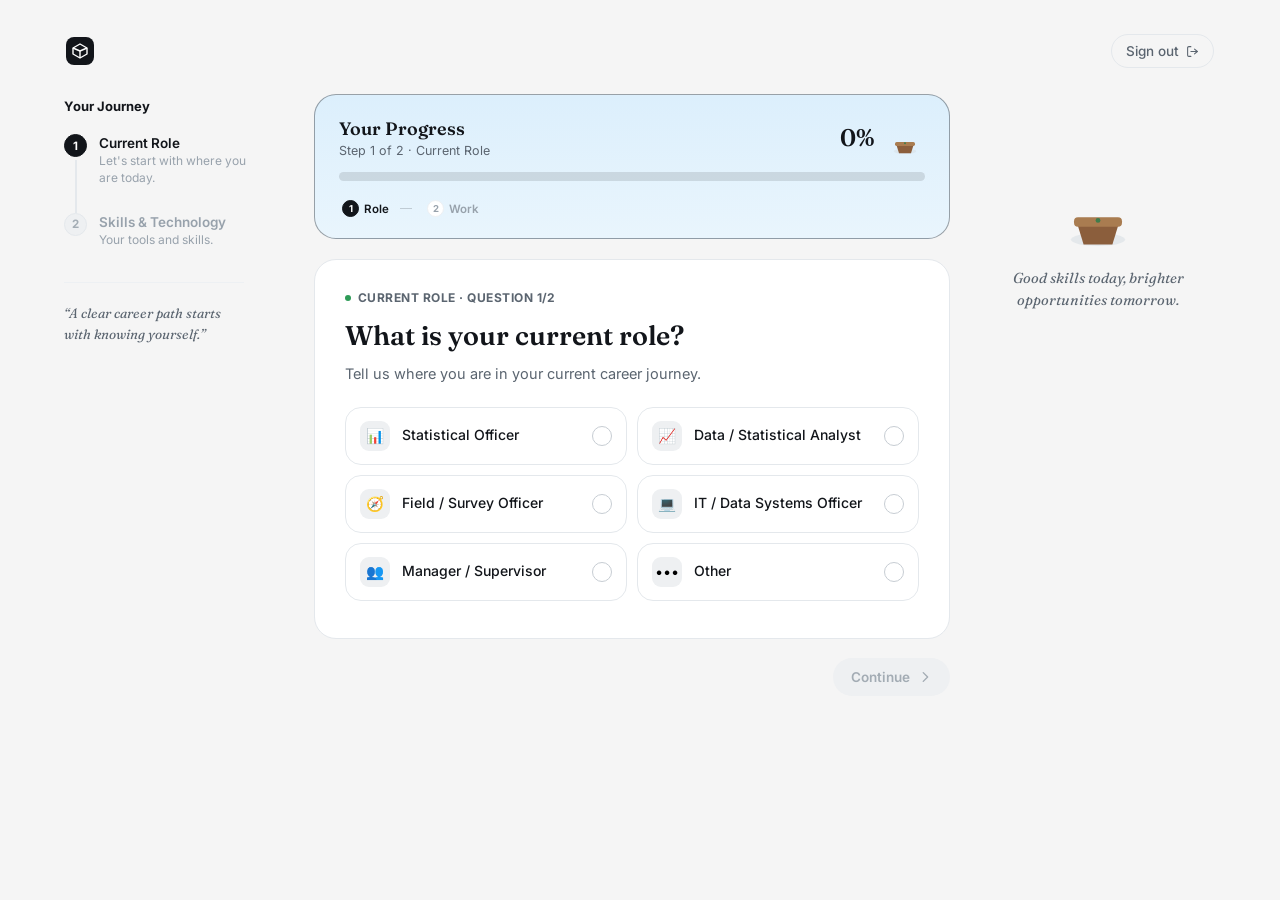
==== onboarding.html @ d634867b "Sample update-1" ====
<!DOCTYPE html>
<html lang="en">
<head>
<meta charset="UTF-8">
<meta name="viewport" content="width=device-width, initial-scale=1.0">
<title>Onboarding</title>
<link rel="preconnect" href="https://fonts.googleapis.com">
<link rel="preconnect" href="https://fonts.gstatic.com" crossorigin>
<link href="https://fonts.googleapis.com/css2?family=Fraunces:opsz,wght@9..144,500;9..144,600;9..144,700&family=Inter:wght@400;500;600;700&display=swap" rel="stylesheet">
<link rel="stylesheet" href="onboarding1.css">
<script src="onboarding1.js" defer></script>
</head>
<body>

<div class="app-shell">

  <!-- ============ HEADER ============ -->
  <header class="app-header">
    <div class="brand">
      <span class="brand-mark" aria-hidden="true">
        <svg width="16" height="16" viewBox="0 0 16 16" fill="none" xmlns="http://www.w3.org/2000/svg">
          <path d="M8 1L1 5V11L8 15L15 11V5L8 1Z" stroke="white" stroke-width="1.4" stroke-linejoin="round"/>
          <path d="M8 8L1 5" stroke="white" stroke-width="1.4"/>
          <path d="M8 8L15 5" stroke="white" stroke-width="1.4"/>
          <path d="M8 8V15" stroke="white" stroke-width="1.4"/>
        </svg>
      </span>
      <span class="brand-name"></span>
    </div>
    <button class="sign-out" type="button" aria-label="Sign out">
      Sign out
      <svg width="13" height="13" viewBox="0 0 16 16" fill="none" xmlns="http://www.w3.org/2000/svg" aria-hidden="true">
        <path d="M6 2H3.5C2.67 2 2 2.67 2 3.5V12.5C2 13.33 2.67 14 3.5 14H6" stroke="currentColor" stroke-width="1.3" stroke-linecap="round"/>
        <path d="M10.5 11L14 8L10.5 5" stroke="currentColor" stroke-width="1.3" stroke-linecap="round" stroke-linejoin="round"/>
        <path d="M14 8H6" stroke="currentColor" stroke-width="1.3" stroke-linecap="round"/>
      </svg>
    </button>
  </header>

  <!-- ============ MAIN GRID ============ -->
  <div class="app-body">

    <!-- LEFT: JOURNEY SIDEBAR (desktop only) -->
    <aside class="journey-sidebar" id="journeySidebar" aria-label="Onboarding stages">
      <h2 class="journey-title">Your Journey</h2>
      <ol class="journey-list" id="journeyList"><!-- rendered by JS --></ol>
      <p class="journey-quote">&ldquo;A clear career path starts with knowing yourself.&rdquo;</p>
    </aside>

    <!-- CENTER: MAIN ONBOARDING CONTENT -->
    <main class="main-content">

      <!-- PROGRESS CARD -->
      <section class="progress-card" id="progressCard" aria-label="Onboarding progress">
        <div class="progress-top">
          <div class="progress-heading">
            <span class="progress-title">Your Progress</span>
            <span class="progress-sub" id="progressSub">Step 1 of 5 · Current Role</span>
          </div>
          <div class="progress-plant-cluster" id="progressPlantCluster">
            <span class="progress-percent" id="progressPercent">0%</span>
            <span class="plant-holder plant-holder--sm" id="plantHolderSmall"><!-- plant svg injected --></span>
          </div>
        </div>

        <div class="progress-track" role="progressbar" aria-valuemin="0" aria-valuemax="100" aria-valuenow="0" id="progressBarWrap">
          <div class="progress-fill" id="progressFill"></div>
        </div>

        <ol class="milestones" id="milestones"><!-- rendered by JS --></ol>
      </section>

      <!-- QUESTION / COMPLETION VIEWPORT -->
      <section class="question-viewport" id="questionViewport" aria-live="polite">
        <!-- .question-panel injected by JS -->
      </section>

      <!-- NAV CONTROLS -->
      <div class="nav-controls" id="navControls">
        <button class="btn btn-back" id="backBtn" type="button">
          <svg width="14" height="14" viewBox="0 0 16 16" fill="none" aria-hidden="true"><path d="M10 3L5 8L10 13" stroke="currentColor" stroke-width="1.6" stroke-linecap="round" stroke-linejoin="round"/></svg>
          Back
        </button>
        <button class="btn btn-continue" id="continueBtn" type="button" disabled>
          <span id="continueLabel">Continue</span>
          <svg width="14" height="14" viewBox="0 0 16 16" fill="none" aria-hidden="true"><path d="M6 3L11 8L6 13" stroke="currentColor" stroke-width="1.6" stroke-linecap="round" stroke-linejoin="round"/></svg>
        </button>
      </div>

    </main>

    <!-- RIGHT: VISUAL PANEL (desktop only) -->
    <aside class="visual-panel" aria-hidden="true">
      <div class="visual-panel-inner">
        <span class="plant-holder plant-holder--lg" id="plantHolderLarge"><!-- plant svg injected --></span>
        <p class="visual-caption">Good skills today, brighter opportunities tomorrow.</p>
      </div>
    </aside>

  </div>
</div>

<div class="toast" id="toast" role="status" aria-live="polite"></div>

</body>
</html>
---- onboarding1.css ----
/* =========================================================
   CareerPath — Onboarding Styles
   ========================================================= */

:root {
  /* Color tokens */
  --color-bg: #F5F7FA;
  --color-surface: #FFFFFF;
  --color-ink: #12151A;
  --color-ink-soft: #5B6570;
  --color-ink-faint: #98A2AC;
  --color-border: #E4E8EC;
  --color-border-soft: #EDF0F3;

  --color-progress-bg: #DCEFFC;   /* light sky blue */
  --color-progress-bg-2: #E9F5FD;
  --color-progress-border: #10131a60; /* dark black border */
  --color-fill: #10131A;          /* progress bar fill */

  --color-green: #2E9B57;
  --color-green-strong: #1F8A47;
  --color-green-bg: #EAF9EF;
  --color-green-border: #34B25E;

  --color-muted-bg: #EEF0F2;
  --color-muted-text: #A3ACB4;

  /* Type */
  --font-display: 'Fraunces', Georgia, serif;
  --font-body: 'Inter', -apple-system, BlinkMacSystemFont, 'Segoe UI', sans-serif;

  /* Radii */
  --radius-lg: 22px;
  --radius-md: 16px;
  --radius-sm: 11px;
  --radius-pill: 999px;

  /* Motion */
  --ease-standard: cubic-bezier(.4, 0, .2, 1);
  --dur-select: 220ms;
  --dur-question: 380ms;
  --dur-plant: 600ms;

  /* Layout */
  --shell-max: 1220px;
}

@media (prefers-reduced-motion: reduce) {
  *, *::before, *::after {
    animation-duration: 0.001ms !important;
    transition-duration: 0.001ms !important;
  }
}

* { box-sizing: border-box; }

html, body {
  margin: 0;
  padding: 0;
  background: whitesmoke;
  color: var(--color-ink);
  font-family: var(--font-body);
  -webkit-font-smoothing: antialiased;
  overflow-x: hidden;
}

button {
  font-family: inherit;
}

:focus-visible {
  outline: 2px solid #1D6FE0;
  outline-offset: 2px;
  border-radius: 6px;
}

/* =========================================================
   SHELL
   ========================================================= */

.app-shell {
  max-width: var(--shell-max);
  margin: 0 auto;
  padding: 28px 32px 60px;
}

/* Header */
.app-header {
  display: flex;
  align-items: center;
  justify-content: space-between;
  padding: 6px 4px 26px;
}

.brand {
  display: flex;
  align-items: center;
  gap: 10px;
}

.brand-mark {
  width: 28px;
  height: 28px;
  border-radius: 8px;
  background: var(--color-ink);
  display: flex;
  align-items: center;
  justify-content: center;
  flex-shrink: 0;
}

.brand-name {
  font-family: var(--font-display);
  font-weight: 600;
  font-size: 19px;
  letter-spacing: -0.01em;
}

.sign-out {
  display: inline-flex;
  align-items: center;
  gap: 7px;
  background: transparent;
  border: 1px solid var(--color-border);
  color: var(--color-ink-soft);
  padding: 8px 14px;
  border-radius: var(--radius-pill);
  font-size: 13.5px;
  font-weight: 500;
  cursor: pointer;
  transition: border-color 180ms var(--ease-standard), color 180ms var(--ease-standard), background 180ms var(--ease-standard);
}
.sign-out:hover {
  border-color: var(--color-ink);
  color: var(--color-ink);
  background: var(--color-surface);
}

/* Body grid */
.app-body {
  display: grid;
  grid-template-columns: 224px minmax(0, 1fr) 240px;
  gap: 28px;
  align-items: start;
}

/* =========================================================
   JOURNEY SIDEBAR (desktop)
   ========================================================= */

.journey-sidebar {
  position: sticky;
  top: 28px;
  padding: 4px 4px 4px 2px;
}

.journey-title {
  font-family: var(--font-body);
  font-size: 13px;
  font-weight: 700;
  color: var(--color-ink);
  margin: 0 0 20px;
}

.journey-list {
  list-style: none;
  margin: 0;
  padding: 0;
  position: relative;
}

.journey-item {
  position: relative;
  display: flex;
  gap: 12px;
  padding-bottom: 26px;
}

.journey-item::before {
  /* connecting line */
  content: "";
  position: absolute;
  left: 11px;
  top: 26px;
  bottom: 0;
  width: 2px;
  background: var(--color-border);
}

.journey-item:last-child::before { display: none; }

.journey-item.completed::before { background: var(--color-green-border); }

.journey-node {
  flex-shrink: 0;
  width: 23px;
  height: 23px;
  border-radius: 50%;
  display: flex;
  align-items: center;
  justify-content: center;
  font-size: 11.5px;
  font-weight: 700;
  background: var(--color-muted-bg);
  color: var(--color-muted-text);
  border: 1.5px solid var(--color-border);
  transition: background 220ms var(--ease-standard), color 220ms var(--ease-standard), border-color 220ms var(--ease-standard);
  z-index: 1;
}

.journey-item.current .journey-node {
  background: var(--color-ink);
  border-color: var(--color-ink);
  color: #fff;
}

.journey-item.completed .journey-node {
  background: var(--color-green);
  border-color: var(--color-green);
  color: #fff;
}

.journey-text { padding-top: 1px; }

.journey-label {
  display: block;
  font-size: 13.5px;
  font-weight: 600;
  color: var(--color-ink-faint);
  transition: color 220ms var(--ease-standard);
}

.journey-item.current .journey-label,
.journey-item.completed .journey-label {
  color: var(--color-ink);
}

.journey-desc {
  display: block;
  font-size: 12px;
  color: var(--color-ink-faint);
  margin-top: 2px;
  line-height: 1.4;
  max-width: 150px;
}

.journey-quote {
  font-family: var(--font-display);
  font-style: italic;
  font-size: 13.5px;
  line-height: 1.5;
  color: var(--color-ink-soft);
  border-top: 1px solid var(--color-border-soft);
  padding-top: 20px;
  margin-top: 8px;
  max-width: 180px;
}

/* =========================================================
   PROGRESS CARD
   ========================================================= */

.progress-card {
  background: linear-gradient(180deg, var(--color-progress-bg) 0%, var(--color-progress-bg-2) 100%);
  border: 1.6px solid var(--color-progress-border);
  border-radius: var(--radius-lg);
  padding: 22px 24px 18px;
  margin-bottom: 20px;
}

.progress-top {
  display: flex;
  align-items: flex-start;
  justify-content: space-between;
  gap: 12px;
  margin-bottom: 14px;
}

.progress-heading {
  display: flex;
  flex-direction: column;
  gap: 3px;
}

.progress-title {
  font-family: var(--font-display);
  font-size: 18px;
  font-weight: 600;
  color: var(--color-ink);
}

.progress-sub {
  font-size: 12.5px;
  color: var(--color-ink-soft);
}

.progress-plant-cluster {
  display: flex;
  align-items: center;
  gap: 10px;
  flex-shrink: 0;
}

.progress-percent {
  font-family: var(--font-display);
  font-size: 24px;
  font-weight: 600;
  color: var(--color-ink);
  min-width: 3ch;
  text-align: right;
  font-variant-numeric: tabular-nums;
}

.plant-holder {
  display: flex;
  align-items: flex-end;
  justify-content: center;
}
.plant-holder--sm { width: 40px; height: 40px; }
.plant-holder--lg { width: 96px; height: 130px; margin-bottom: 14px; }

.progress-track {
  position: relative;
  height: 9px;
  border-radius: var(--radius-pill);
  background: rgba(16, 19, 26, 0.12);
  overflow: hidden;
  margin-bottom: 16px;
}

.progress-fill {
  position: absolute;
  inset: 0 auto 0 0;
  width: 0%;
  background: var(--color-fill);
  border-radius: var(--radius-pill);
  transition: width 550ms var(--ease-standard);
}

.milestones {
  list-style: none;
  display: flex;
  flex-wrap: wrap;
  align-items: center;
  gap: 6px 4px;
  margin: 0;
  padding: 0;
}

.milestone {
  display: flex;
  align-items: center;
  gap: 5px;
  font-size: 11.5px;
  font-weight: 600;
  color: var(--color-ink-faint);
  padding: 3px 8px 3px 3px;
  border-radius: var(--radius-pill);
  transition: color 220ms var(--ease-standard);
}

.milestone:not(:last-child)::after {
  content: "";
  width: 12px;
  height: 1px;
  background: rgba(16,19,26,0.18);
  margin-left: 6px;
}

.milestone-dot {
  width: 17px;
  height: 17px;
  border-radius: 50%;
  background: var(--color-surface);
  border: 1.4px solid var(--color-border-soft);
  color: var(--color-ink-faint);
  display: flex;
  align-items: center;
  justify-content: center;
  font-size: 9.5px;
  font-weight: 700;
  transition: background 220ms var(--ease-standard), color 220ms var(--ease-standard), border-color 220ms var(--ease-standard);
}

.milestone.current { color: var(--color-ink); }
.milestone.current .milestone-dot {
  background: var(--color-ink);
  border-color: var(--color-ink);
  color: #fff;
}

.milestone.completed { color: var(--color-ink); }
.milestone.completed .milestone-dot {
  background: var(--color-green);
  border-color: var(--color-green);
  color: #fff;
}

/* =========================================================
   QUESTION VIEWPORT
   ========================================================= */

.question-viewport {
  position: relative;
  background: var(--color-surface);
  border: 1px solid var(--color-border);
  border-radius: var(--radius-lg);
  padding: 30px 30px 26px;
  min-height: 380px;
  overflow: hidden;
}

.question-panel {
  transition: transform var(--dur-question) var(--ease-standard), opacity var(--dur-question) var(--ease-standard);
  transform: translateX(0);
  opacity: 1;
}

.question-panel.exit-left  { transform: translateX(-36px); opacity: 0; }
.question-panel.exit-right { transform: translateX(36px);  opacity: 0; }
.question-panel.enter-from-right { transform: translateX(36px);  opacity: 0; }
.question-panel.enter-from-left  { transform: translateX(-36px); opacity: 0; }

.stage-eyebrow {
  display: flex;
  align-items: center;
  gap: 7px;
  font-size: 12px;
  font-weight: 700;
  letter-spacing: 0.04em;
  color: var(--color-ink-soft);
  margin-bottom: 14px;
}

.stage-eyebrow .dot {
  width: 6px;
  height: 6px;
  border-radius: 50%;
  background: var(--color-green);
  flex-shrink: 0;
}

.question-title {
  font-family: var(--font-display);
  font-size: 27px;
  line-height: 1.25;
  font-weight: 600;
  margin: 0 0 10px;
  max-width: 34ch;
}

.question-subtext {
  font-size: 14.5px;
  color: var(--color-ink-soft);
  margin: 0 0 22px;
  max-width: 46ch;
  line-height: 1.5;
}

.limit-hint {
  font-size: 12.5px;
  color: var(--color-ink-faint);
  margin: -12px 0 16px;
}

/* Answer options grid */
.options-grid {
  display: grid;
  grid-template-columns: 1fr 1fr;
  gap: 10px;
}

.option-card {
  display: flex;
  align-items: center;
  gap: 12px;
  width: 100%;
  text-align: left;
  padding: 13px 14px;
  border-radius: var(--radius-md);
  border: 1.4px solid var(--color-border);
  background: var(--color-surface);
  cursor: pointer;
  transition:
    background-color var(--dur-select) ease,
    border-color var(--dur-select) ease,
    transform var(--dur-select) ease,
    box-shadow var(--dur-select) ease;
}

.option-card:hover {
  border-color: #C7CDD3;
  transform: translateY(-1px);
}

.option-card:active { transform: translateY(0); }

.option-card.selected {
  background: var(--color-green-bg);
  border-color: var(--color-green-border);
  box-shadow: 0 2px 10px rgba(46, 155, 87, 0.12);
}

.option-icon {
  width: 30px;
  height: 30px;
  border-radius: 9px;
  background: var(--color-muted-bg);
  display: flex;
  align-items: center;
  justify-content: center;
  font-size: 14.5px;
  flex-shrink: 0;
  transition: background-color var(--dur-select) ease;
}

.option-card.selected .option-icon {
  background: rgba(46, 155, 87, 0.16);
}

.option-label {
  flex: 1;
  font-size: 14px;
  font-weight: 500;
  color: var(--color-ink);
  line-height: 1.35;
}

.option-selector {
  width: 20px;
  height: 20px;
  border-radius: 50%;
  border: 1.6px solid #C7CDD3;
  flex-shrink: 0;
  display: flex;
  align-items: center;
  justify-content: center;
  background: var(--color-surface);
  transition: background-color var(--dur-select) ease, border-color var(--dur-select) ease;
}

.option-card.selected .option-selector {
  background: var(--color-green);
  border-color: var(--color-green);
}

.option-selector svg {
  opacity: 0;
  transform: scale(0.6);
  transition: opacity var(--dur-select) ease, transform var(--dur-select) ease;
}

.option-card.selected .option-selector svg {
  opacity: 1;
  transform: scale(1);
}

/* =========================================================
   NAV CONTROLS
   ========================================================= */

.nav-controls {
  display: flex;
  align-items: center;
  justify-content: space-between;
  margin-top: 18px;
}

.btn {
  display: inline-flex;
  align-items: center;
  gap: 8px;
  font-size: 13.5px;
  font-weight: 600;
  padding: 11px 18px;
  border-radius: var(--radius-pill);
  border: none;
  cursor: pointer;
  transition: background-color 200ms ease, color 200ms ease, opacity 200ms ease, transform 120ms ease;
}

.btn:active { transform: translateY(1px); }

.btn-back {
  background: var(--color-surface);
  color: var(--color-ink);
  border: 1.4px solid var(--color-border);
}
.btn-back:hover { border-color: var(--color-ink); }
.btn-back:disabled {
  opacity: 0.4;
  cursor: not-allowed;
}
.btn-back[hidden] { visibility: hidden; }

.btn-continue {
  background: var(--color-muted-bg);
  color: var(--color-muted-text);
  cursor: not-allowed;
}

.btn-continue:not(:disabled) {
  background: var(--color-ink);
  color: #fff;
  cursor: pointer;
}
.btn-continue:not(:disabled):hover { background: #2A2E36; }

/* =========================================================
   RIGHT VISUAL PANEL
   ========================================================= */

.visual-panel {
  position: sticky;
  top: 28px;
}

.visual-panel-inner {
  display: flex;
  flex-direction: column;
  align-items: center;
  text-align: center;
  padding: 30px 18px;
}

.visual-caption {
  font-family: var(--font-display);
  font-style: italic;
  font-size: 14.5px;
  line-height: 1.5;
  color: var(--color-ink-soft);
  max-width: 20ch;
  margin: 0;
}

/* =========================================================
   COMPLETION SCREEN
   ========================================================= */

.completion-panel {
  text-align: left;
  padding-top: 18px;
}

.completion-emoji {
  font-size: 34px;
  margin-bottom: 10px;
  display: block;
}

.completion-title {
  font-family: var(--font-display);
  font-size: 27px;
  font-weight: 600;
  margin: 0 0 10px;
}

.completion-text {
  font-size: 14.5px;
  color: var(--color-ink-soft);
  max-width: 48ch;
  line-height: 1.55;
  margin: 0 0 26px;
}

.completion-buttons {
  display: flex;
  flex-wrap: wrap;
  gap: 10px;
}

.btn-dashboard {
  background: var(--color-ink);
  color: #fff;
}
.btn-dashboard:hover { background: #2A2E36; }

.btn-review {
  background: var(--color-surface);
  color: var(--color-ink);
  border: 1.4px solid var(--color-border);
}
.btn-review:hover { border-color: var(--color-ink); }

/* =========================================================
   PLANT SVG — growth states
   ========================================================= */

.plant-visual .plant-stem {
  transition: y2 var(--dur-plant) var(--ease-standard);
}

.plant-visual .plant-leaf {
  transform-box: fill-box;
  transform-origin: bottom center;
  opacity: 0;
  transform: scale(0.3);
  transition: opacity var(--dur-plant) var(--ease-standard), transform var(--dur-plant) var(--ease-standard);
}

.plant-visual .plant-bud {
  opacity: 0;
  transform: scale(0.3);
  transform-box: fill-box;
  transform-origin: center;
  transition: opacity var(--dur-plant) var(--ease-standard), transform var(--dur-plant) var(--ease-standard);
}

.plant-visual .plant-crown {
  opacity: 0;
  transform: scale(0.4);
  transform-box: fill-box;
  transform-origin: center;
  transition: opacity var(--dur-plant) var(--ease-standard), transform var(--dur-plant) var(--ease-standard);
}

.plant-visual[data-stage="1"] .leaf-1,
.plant-visual[data-stage="2"] .leaf-1,
.plant-visual[data-stage="3"] .leaf-1,
.plant-visual[data-stage="4"] .leaf-1,
.plant-visual[data-stage="5"] .leaf-1 { opacity: 1; transform: scale(1); }

.plant-visual[data-stage="2"] .leaf-2,
.plant-visual[data-stage="3"] .leaf-2,
.plant-visual[data-stage="4"] .leaf-2,
.plant-visual[data-stage="5"] .leaf-2 { opacity: 1; transform: scale(1); }

.plant-visual[data-stage="3"] .leaf-3,
.plant-visual[data-stage="4"] .leaf-3,
.plant-visual[data-stage="5"] .leaf-3 { opacity: 1; transform: scale(1); }

.plant-visual[data-stage="4"] .leaf-4,
.plant-visual[data-stage="5"] .leaf-4 { opacity: 1; transform: scale(1); }

.plant-visual[data-stage="4"] .plant-bud,
.plant-visual[data-stage="5"] .plant-bud { opacity: 1; transform: scale(1); }

.plant-visual[data-stage="5"] .plant-crown { opacity: 1; transform: scale(1); }
.plant-visual[data-stage="5"] .plant-bud { opacity: 0; }

/* =========================================================
   TOAST
   ========================================================= */

.toast {
  position: fixed;
  left: 50%;
  bottom: 26px;
  transform: translate(-50%, 12px);
  background: var(--color-ink);
  color: #fff;
  font-size: 13px;
  font-weight: 500;
  padding: 11px 18px;
  border-radius: var(--radius-pill);
  opacity: 0;
  pointer-events: none;
  transition: opacity 220ms ease, transform 220ms ease;
  z-index: 50;
  max-width: 90vw;
  text-align: center;
}

.toast.visible {
  opacity: 1;
  transform: translate(-50%, 0);
}

/* =========================================================
   RESPONSIVE
   ========================================================= */

@media (max-width: 1079px) {
  .app-body {
    grid-template-columns: 1fr;
  }
  .journey-sidebar,
  .visual-panel {
    display: none;
  }
  .app-shell {
    padding: 20px 18px 48px;
  }
}

@media (max-width: 620px) {
  .app-shell { padding: 16px 14px 40px; }

  .app-header { padding: 2px 2px 18px; }
  .brand-name { font-size: 17px; }
  .sign-out { padding: 7px 11px; font-size: 12.5px; }

  .progress-card { padding: 16px 16px 14px; border-radius: var(--radius-md); }
  .progress-title { font-size: 15.5px; }
  .progress-sub { font-size: 11.5px; }
  .progress-percent { font-size: 19px; }
  .plant-holder--sm { width: 32px; height: 32px; }
  .progress-top { margin-bottom: 12px; }

  .milestone { font-size: 10px; padding: 2px 5px 2px 2px; }
  .milestone-dot { width: 15px; height: 15px; font-size: 8.5px; }
  .milestone:not(:last-child)::after { width: 6px; margin-left: 3px; }

  .question-viewport { padding: 20px 16px 18px; min-height: 0; border-radius: var(--radius-md); }
  .question-title { font-size: 21px; }
  .question-subtext { font-size: 13.5px; margin-bottom: 18px; }

  .options-grid { grid-template-columns: 1fr; }

  .option-card { padding: 12px; }
  .option-label { font-size: 13.5px; }

  .nav-controls { margin-top: 14px; }
  .btn { padding: 10px 16px; font-size: 13px; }

  .completion-title { font-size: 21px; }
  .completion-buttons { flex-direction: column; }
  .completion-buttons .btn { width: 100%; justify-content: center; }
}

@media (min-width: 621px) and (max-width: 1079px) {
  .app-shell { max-width: 640px; }
}
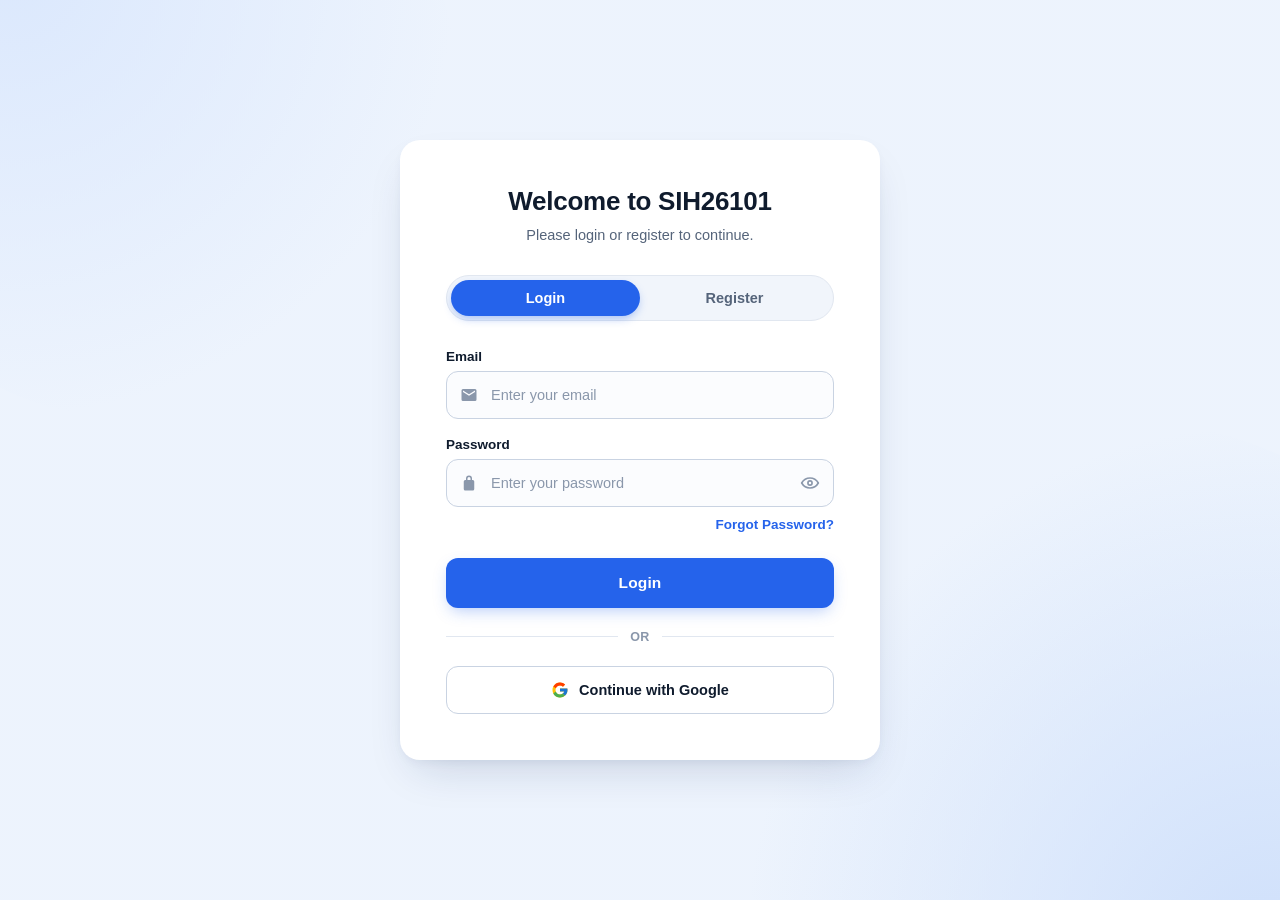
==== commit 1fc77817: "Working prototype for SIH26101" ====
--- a/onboarding.html
+++ b/onboarding.html
@@ -7,8 +7,8 @@
 <link rel="preconnect" href="https://fonts.googleapis.com">
 <link rel="preconnect" href="https://fonts.gstatic.com" crossorigin>
 <link href="https://fonts.googleapis.com/css2?family=Fraunces:opsz,wght@9..144,500;9..144,600;9..144,700&family=Inter:wght@400;500;600;700&display=swap" rel="stylesheet">
-<link rel="stylesheet" href="onboarding1.css">
-<script src="onboarding1.js" defer></script>
+<link rel="stylesheet" href="onboarding.css">
+<script src="onboarding.js" defer></script>
 </head>
 <body>
 
@@ -55,7 +55,7 @@
         <div class="progress-top">
           <div class="progress-heading">
             <span class="progress-title">Your Progress</span>
-            <span class="progress-sub" id="progressSub">Step 1 of 5 · Current Role</span>
+            <span class="progress-sub" id="progressSub">Step 1 of 3 · Current Role</span>
           </div>
           <div class="progress-plant-cluster" id="progressPlantCluster">
             <span class="progress-percent" id="progressPercent">0%</span>
@@ -103,4 +103,4 @@
 <div class="toast" id="toast" role="status" aria-live="polite"></div>
 
 </body>
-</html>+</html>
--- a/onboarding.css
+++ b/onboarding.css
@@ -0,0 +1,823 @@
+/* =========================================================
+   CareerPath — Onboarding Styles
+   ========================================================= */
+
+:root {
+  /* Color tokens */
+  --color-bg: #F5F7FA;
+  --color-surface: #FFFFFF;
+  --color-ink: #12151A;
+  --color-ink-soft: #5B6570;
+  --color-ink-faint: #98A2AC;
+  --color-border: #E4E8EC;
+  --color-border-soft: #EDF0F3;
+
+  --color-progress-bg: #DCEFFC;   /* light sky blue */
+  --color-progress-bg-2: #E9F5FD;
+  --color-progress-border: #10131a60; /* dark black border */
+  --color-fill: #10131A;          /* progress bar fill */
+
+  --color-green: #2E9B57;
+  --color-green-strong: #1F8A47;
+  --color-green-bg: #EAF9EF;
+  --color-green-border: #34B25E;
+
+  --color-muted-bg: #EEF0F2;
+  --color-muted-text: #A3ACB4;
+
+  /* Type */
+  --font-display: 'Fraunces', Georgia, serif;
+  --font-body: 'Inter', -apple-system, BlinkMacSystemFont, 'Segoe UI', sans-serif;
+
+  /* Radii */
+  --radius-lg: 22px;
+  --radius-md: 16px;
+  --radius-sm: 11px;
+  --radius-pill: 999px;
+
+  /* Motion */
+  --ease-standard: cubic-bezier(.4, 0, .2, 1);
+  --dur-select: 220ms;
+  --dur-question: 380ms;
+  --dur-plant: 600ms;
+
+  /* Layout */
+  --shell-max: 1220px;
+}
+
+@media (prefers-reduced-motion: reduce) {
+  *, *::before, *::after {
+    animation-duration: 0.001ms !important;
+    transition-duration: 0.001ms !important;
+  }
+}
+
+* { box-sizing: border-box; }
+
+html, body {
+  margin: 0;
+  padding: 0;
+  background: whitesmoke;
+  color: var(--color-ink);
+  font-family: var(--font-body);
+  -webkit-font-smoothing: antialiased;
+  overflow-x: hidden;
+}
+
+button {
+  font-family: inherit;
+}
+
+:focus-visible {
+  outline: 2px solid #1D6FE0;
+  outline-offset: 2px;
+  border-radius: 6px;
+}
+
+/* =========================================================
+   SHELL
+   ========================================================= */
+
+.app-shell {
+  max-width: var(--shell-max);
+  margin: 0 auto;
+  padding: 28px 32px 60px;
+}
+
+/* Header */
+.app-header {
+  display: flex;
+  align-items: center;
+  justify-content: space-between;
+  padding: 6px 4px 26px;
+}
+
+.brand {
+  display: flex;
+  align-items: center;
+  gap: 10px;
+}
+
+.brand-mark {
+  width: 28px;
+  height: 28px;
+  border-radius: 8px;
+  background: var(--color-ink);
+  display: flex;
+  align-items: center;
+  justify-content: center;
+  flex-shrink: 0;
+}
+
+.brand-name {
+  font-family: var(--font-display);
+  font-weight: 600;
+  font-size: 19px;
+  letter-spacing: -0.01em;
+}
+
+.sign-out {
+  display: inline-flex;
+  align-items: center;
+  gap: 7px;
+  background: transparent;
+  border: 1px solid var(--color-border);
+  color: var(--color-ink-soft);
+  padding: 8px 14px;
+  border-radius: var(--radius-pill);
+  font-size: 13.5px;
+  font-weight: 500;
+  cursor: pointer;
+  transition: border-color 180ms var(--ease-standard), color 180ms var(--ease-standard), background 180ms var(--ease-standard);
+}
+.sign-out:hover {
+  border-color: var(--color-ink);
+  color: var(--color-ink);
+  background: var(--color-surface);
+}
+
+/* Body grid */
+.app-body {
+  display: grid;
+  grid-template-columns: 224px minmax(0, 1fr) 240px;
+  gap: 28px;
+  align-items: start;
+}
+
+/* =========================================================
+   JOURNEY SIDEBAR (desktop)
+   ========================================================= */
+
+.journey-sidebar {
+  position: sticky;
+  top: 28px;
+  padding: 4px 4px 4px 2px;
+}
+
+.journey-title {
+  font-family: var(--font-body);
+  font-size: 13px;
+  font-weight: 700;
+  color: var(--color-ink);
+  margin: 0 0 20px;
+}
+
+.journey-list {
+  list-style: none;
+  margin: 0;
+  padding: 0;
+  position: relative;
+}
+
+.journey-item {
+  position: relative;
+  display: flex;
+  gap: 12px;
+  padding-bottom: 26px;
+}
+
+.journey-item::before {
+  /* connecting line */
+  content: "";
+  position: absolute;
+  left: 11px;
+  top: 26px;
+  bottom: 0;
+  width: 2px;
+  background: var(--color-border);
+}
+
+.journey-item:last-child::before { display: none; }
+
+.journey-item.completed::before { background: var(--color-green-border); }
+
+.journey-node {
+  flex-shrink: 0;
+  width: 23px;
+  height: 23px;
+  border-radius: 50%;
+  display: flex;
+  align-items: center;
+  justify-content: center;
+  font-size: 11.5px;
+  font-weight: 700;
+  background: var(--color-muted-bg);
+  color: var(--color-muted-text);
+  border: 1.5px solid var(--color-border);
+  transition: background 220ms var(--ease-standard), color 220ms var(--ease-standard), border-color 220ms var(--ease-standard);
+  z-index: 1;
+}
+
+.journey-item.current .journey-node {
+  background: var(--color-ink);
+  border-color: var(--color-ink);
+  color: #fff;
+}
+
+.journey-item.completed .journey-node {
+  background: var(--color-green);
+  border-color: var(--color-green);
+  color: #fff;
+}
+
+.journey-text { padding-top: 1px; }
+
+.journey-label {
+  display: block;
+  font-size: 13.5px;
+  font-weight: 600;
+  color: var(--color-ink-faint);
+  transition: color 220ms var(--ease-standard);
+}
+
+.journey-item.current .journey-label,
+.journey-item.completed .journey-label {
+  color: var(--color-ink);
+}
+
+.journey-desc {
+  display: block;
+  font-size: 12px;
+  color: var(--color-ink-faint);
+  margin-top: 2px;
+  line-height: 1.4;
+  max-width: 150px;
+}
+
+.journey-quote {
+  font-family: var(--font-display);
+  font-style: italic;
+  font-size: 13.5px;
+  line-height: 1.5;
+  color: var(--color-ink-soft);
+  border-top: 1px solid var(--color-border-soft);
+  padding-top: 20px;
+  margin-top: 8px;
+  max-width: 180px;
+}
+
+/* =========================================================
+   PROGRESS CARD
+   ========================================================= */
+
+.progress-card {
+  background: linear-gradient(180deg, var(--color-progress-bg) 0%, var(--color-progress-bg-2) 100%);
+  border: 1.6px solid var(--color-progress-border);
+  border-radius: var(--radius-lg);
+  padding: 22px 24px 18px;
+  margin-bottom: 20px;
+}
+
+.progress-top {
+  display: flex;
+  align-items: flex-start;
+  justify-content: space-between;
+  gap: 12px;
+  margin-bottom: 14px;
+}
+
+.progress-heading {
+  display: flex;
+  flex-direction: column;
+  gap: 3px;
+}
+
+.progress-title {
+  font-family: var(--font-display);
+  font-size: 18px;
+  font-weight: 600;
+  color: var(--color-ink);
+}
+
+.progress-sub {
+  font-size: 12.5px;
+  color: var(--color-ink-soft);
+}
+
+.progress-plant-cluster {
+  display: flex;
+  align-items: center;
+  gap: 10px;
+  flex-shrink: 0;
+}
+
+.progress-percent {
+  font-family: var(--font-display);
+  font-size: 24px;
+  font-weight: 600;
+  color: var(--color-ink);
+  min-width: 3ch;
+  text-align: right;
+  font-variant-numeric: tabular-nums;
+}
+
+.plant-holder {
+  display: flex;
+  align-items: flex-end;
+  justify-content: center;
+}
+.plant-holder--sm { width: 40px; height: 40px; }
+.plant-holder--lg { width: 96px; height: 130px; margin-bottom: 14px; }
+
+.progress-track {
+  position: relative;
+  height: 9px;
+  border-radius: var(--radius-pill);
+  background: rgba(16, 19, 26, 0.12);
+  overflow: hidden;
+  margin-bottom: 16px;
+}
+
+.progress-fill {
+  position: absolute;
+  inset: 0 auto 0 0;
+  width: 0%;
+  background: var(--color-fill);
+  border-radius: var(--radius-pill);
+  transition: width 550ms var(--ease-standard);
+}
+
+.milestones {
+  list-style: none;
+  display: flex;
+  flex-wrap: wrap;
+  align-items: center;
+  gap: 6px 4px;
+  margin: 0;
+  padding: 0;
+}
+
+.milestone {
+  display: flex;
+  align-items: center;
+  gap: 5px;
+  font-size: 11.5px;
+  font-weight: 600;
+  color: var(--color-ink-faint);
+  padding: 3px 8px 3px 3px;
+  border-radius: var(--radius-pill);
+  transition: color 220ms var(--ease-standard);
+}
+
+.milestone:not(:last-child)::after {
+  content: "";
+  width: 12px;
+  height: 1px;
+  background: rgba(16,19,26,0.18);
+  margin-left: 6px;
+}
+
+.milestone-dot {
+  width: 17px;
+  height: 17px;
+  border-radius: 50%;
+  background: var(--color-surface);
+  border: 1.4px solid var(--color-border-soft);
+  color: var(--color-ink-faint);
+  display: flex;
+  align-items: center;
+  justify-content: center;
+  font-size: 9.5px;
+  font-weight: 700;
+  transition: background 220ms var(--ease-standard), color 220ms var(--ease-standard), border-color 220ms var(--ease-standard);
+}
+
+.milestone.current { color: var(--color-ink); }
+.milestone.current .milestone-dot {
+  background: var(--color-ink);
+  border-color: var(--color-ink);
+  color: #fff;
+}
+
+.milestone.completed { color: var(--color-ink); }
+.milestone.completed .milestone-dot {
+  background: var(--color-green);
+  border-color: var(--color-green);
+  color: #fff;
+}
+
+/* =========================================================
+   QUESTION VIEWPORT
+   ========================================================= */
+
+.question-viewport {
+  position: relative;
+  background: var(--color-surface);
+  border: 1px solid var(--color-border);
+  border-radius: var(--radius-lg);
+  padding: 30px 30px 26px;
+  min-height: 380px;
+  overflow: hidden;
+}
+
+.question-panel {
+  transition: transform var(--dur-question) var(--ease-standard), opacity var(--dur-question) var(--ease-standard);
+  transform: translateX(0);
+  opacity: 1;
+}
+
+.question-panel.exit-left  { transform: translateX(-36px); opacity: 0; }
+.question-panel.exit-right { transform: translateX(36px);  opacity: 0; }
+.question-panel.enter-from-right { transform: translateX(36px);  opacity: 0; }
+.question-panel.enter-from-left  { transform: translateX(-36px); opacity: 0; }
+
+.stage-eyebrow {
+  display: flex;
+  align-items: center;
+  gap: 7px;
+  font-size: 12px;
+  font-weight: 700;
+  letter-spacing: 0.04em;
+  color: var(--color-ink-soft);
+  margin-bottom: 14px;
+}
+
+.stage-eyebrow .dot {
+  width: 6px;
+  height: 6px;
+  border-radius: 50%;
+  background: var(--color-green);
+  flex-shrink: 0;
+}
+
+.question-title {
+  font-family: var(--font-display);
+  font-size: 27px;
+  line-height: 1.25;
+  font-weight: 600;
+  margin: 0 0 10px;
+  max-width: 34ch;
+}
+
+.question-subtext {
+  font-size: 14.5px;
+  color: var(--color-ink-soft);
+  margin: 0 0 22px;
+  max-width: 46ch;
+  line-height: 1.5;
+}
+
+.limit-hint {
+  font-size: 12.5px;
+  color: var(--color-ink-faint);
+  margin: -12px 0 16px;
+}
+
+/* Answer options grid */
+.options-grid {
+  display: grid;
+  grid-template-columns: 1fr 1fr;
+  gap: 10px;
+}
+
+.option-card {
+  display: flex;
+  align-items: center;
+  gap: 12px;
+  width: 100%;
+  text-align: left;
+  padding: 13px 14px;
+  border-radius: var(--radius-md);
+  border: 1.4px solid var(--color-border);
+  background: var(--color-surface);
+  cursor: pointer;
+  transition:
+    background-color var(--dur-select) ease,
+    border-color var(--dur-select) ease,
+    transform var(--dur-select) ease,
+    box-shadow var(--dur-select) ease;
+}
+
+.option-card:hover {
+  border-color: #C7CDD3;
+  transform: translateY(-1px);
+}
+
+.option-card:active { transform: translateY(0); }
+
+.option-card.selected {
+  background: var(--color-green-bg);
+  border-color: var(--color-green-border);
+  box-shadow: 0 2px 10px rgba(46, 155, 87, 0.12);
+}
+
+.option-icon {
+  width: 30px;
+  height: 30px;
+  border-radius: 9px;
+  background: var(--color-muted-bg);
+  display: flex;
+  align-items: center;
+  justify-content: center;
+  font-size: 14.5px;
+  flex-shrink: 0;
+  transition: background-color var(--dur-select) ease;
+}
+
+.option-card.selected .option-icon {
+  background: rgba(46, 155, 87, 0.16);
+}
+
+.option-label {
+  flex: 1;
+  font-size: 14px;
+  font-weight: 500;
+  color: var(--color-ink);
+  line-height: 1.35;
+}
+
+.option-selector {
+  width: 20px;
+  height: 20px;
+  border-radius: 50%;
+  border: 1.6px solid #C7CDD3;
+  flex-shrink: 0;
+  display: flex;
+  align-items: center;
+  justify-content: center;
+  background: var(--color-surface);
+  transition: background-color var(--dur-select) ease, border-color var(--dur-select) ease;
+}
+
+.option-card.selected .option-selector {
+  background: var(--color-green);
+  border-color: var(--color-green);
+}
+
+.option-selector svg {
+  opacity: 0;
+  transform: scale(0.6);
+  transition: opacity var(--dur-select) ease, transform var(--dur-select) ease;
+}
+
+.option-card.selected .option-selector svg {
+  opacity: 1;
+  transform: scale(1);
+}
+
+/* =========================================================
+   NAV CONTROLS
+   ========================================================= */
+
+.nav-controls {
+  display: flex;
+  align-items: center;
+  justify-content: space-between;
+  margin-top: 18px;
+}
+
+.btn {
+  display: inline-flex;
+  align-items: center;
+  gap: 8px;
+  font-size: 13.5px;
+  font-weight: 600;
+  padding: 11px 18px;
+  border-radius: var(--radius-pill);
+  border: none;
+  cursor: pointer;
+  transition: background-color 200ms ease, color 200ms ease, opacity 200ms ease, transform 120ms ease;
+}
+
+.btn:active { transform: translateY(1px); }
+
+.btn-back {
+  background: var(--color-surface);
+  color: var(--color-ink);
+  border: 1.4px solid var(--color-border);
+}
+.btn-back:hover { border-color: var(--color-ink); }
+.btn-back:disabled {
+  opacity: 0.4;
+  cursor: not-allowed;
+}
+.btn-back[hidden] { visibility: hidden; }
+
+.btn-continue {
+  background: var(--color-muted-bg);
+  color: var(--color-muted-text);
+  cursor: not-allowed;
+}
+
+.btn-continue:not(:disabled) {
+  background: var(--color-ink);
+  color: #fff;
+  cursor: pointer;
+}
+.btn-continue:not(:disabled):hover { background: #2A2E36; }
+
+/* =========================================================
+   RIGHT VISUAL PANEL
+   ========================================================= */
+
+.visual-panel {
+  position: sticky;
+  top: 28px;
+}
+
+.visual-panel-inner {
+  display: flex;
+  flex-direction: column;
+  align-items: center;
+  text-align: center;
+  padding: 30px 18px;
+}
+
+.visual-caption {
+  font-family: var(--font-display);
+  font-style: italic;
+  font-size: 14.5px;
+  line-height: 1.5;
+  color: var(--color-ink-soft);
+  max-width: 20ch;
+  margin: 0;
+}
+
+/* =========================================================
+   COMPLETION SCREEN
+   ========================================================= */
+
+.completion-panel {
+  text-align: left;
+  padding-top: 18px;
+}
+
+.completion-emoji {
+  font-size: 34px;
+  margin-bottom: 10px;
+  display: block;
+}
+
+.completion-title {
+  font-family: var(--font-display);
+  font-size: 27px;
+  font-weight: 600;
+  margin: 0 0 10px;
+}
+
+.completion-text {
+  font-size: 14.5px;
+  color: var(--color-ink-soft);
+  max-width: 48ch;
+  line-height: 1.55;
+  margin: 0 0 26px;
+}
+
+.completion-buttons {
+  display: flex;
+  flex-wrap: wrap;
+  gap: 10px;
+}
+
+.btn-dashboard {
+  background: var(--color-ink);
+  color: #fff;
+}
+.btn-dashboard:hover { background: #2A2E36; }
+
+.btn-review {
+  background: var(--color-surface);
+  color: var(--color-ink);
+  border: 1.4px solid var(--color-border);
+}
+.btn-review:hover { border-color: var(--color-ink); }
+
+/* =========================================================
+   PLANT SVG — growth states
+   ========================================================= */
+
+.plant-visual .plant-stem {
+  transition: y2 var(--dur-plant) var(--ease-standard);
+}
+
+.plant-visual .plant-leaf {
+  transform-box: fill-box;
+  transform-origin: bottom center;
+  opacity: 0;
+  transform: scale(0.3);
+  transition: opacity var(--dur-plant) var(--ease-standard), transform var(--dur-plant) var(--ease-standard);
+}
+
+.plant-visual .plant-bud {
+  opacity: 0;
+  transform: scale(0.3);
+  transform-box: fill-box;
+  transform-origin: center;
+  transition: opacity var(--dur-plant) var(--ease-standard), transform var(--dur-plant) var(--ease-standard);
+}
+
+.plant-visual .plant-crown {
+  opacity: 0;
+  transform: scale(0.4);
+  transform-box: fill-box;
+  transform-origin: center;
+  transition: opacity var(--dur-plant) var(--ease-standard), transform var(--dur-plant) var(--ease-standard);
+}
+
+.plant-visual[data-stage="1"] .leaf-1,
+.plant-visual[data-stage="2"] .leaf-1,
+.plant-visual[data-stage="3"] .leaf-1,
+.plant-visual[data-stage="4"] .leaf-1,
+.plant-visual[data-stage="5"] .leaf-1 { opacity: 1; transform: scale(1); }
+
+.plant-visual[data-stage="2"] .leaf-2,
+.plant-visual[data-stage="3"] .leaf-2,
+.plant-visual[data-stage="4"] .leaf-2,
+.plant-visual[data-stage="5"] .leaf-2 { opacity: 1; transform: scale(1); }
+
+.plant-visual[data-stage="3"] .leaf-3,
+.plant-visual[data-stage="4"] .leaf-3,
+.plant-visual[data-stage="5"] .leaf-3 { opacity: 1; transform: scale(1); }
+
+.plant-visual[data-stage="4"] .leaf-4,
+.plant-visual[data-stage="5"] .leaf-4 { opacity: 1; transform: scale(1); }
+
+.plant-visual[data-stage="4"] .plant-bud,
+.plant-visual[data-stage="5"] .plant-bud { opacity: 1; transform: scale(1); }
+
+.plant-visual[data-stage="5"] .plant-crown { opacity: 1; transform: scale(1); }
+.plant-visual[data-stage="5"] .plant-bud { opacity: 0; }
+
+/* =========================================================
+   TOAST
+   ========================================================= */
+
+.toast {
+  position: fixed;
+  left: 50%;
+  bottom: 26px;
+  transform: translate(-50%, 12px);
+  background: var(--color-ink);
+  color: #fff;
+  font-size: 13px;
+  font-weight: 500;
+  padding: 11px 18px;
+  border-radius: var(--radius-pill);
+  opacity: 0;
+  pointer-events: none;
+  transition: opacity 220ms ease, transform 220ms ease;
+  z-index: 50;
+  max-width: 90vw;
+  text-align: center;
+}
+
+.toast.visible {
+  opacity: 1;
+  transform: translate(-50%, 0);
+}
+
+/* =========================================================
+   RESPONSIVE
+   ========================================================= */
+
+@media (max-width: 1079px) {
+  .app-body {
+    grid-template-columns: 1fr;
+  }
+  .journey-sidebar,
+  .visual-panel {
+    display: none;
+  }
+  .app-shell {
+    padding: 20px 18px 48px;
+  }
+}
+
+@media (max-width: 620px) {
+  .app-shell { padding: 16px 14px 40px; }
+
+  .app-header { padding: 2px 2px 18px; }
+  .brand-name { font-size: 17px; }
+  .sign-out { padding: 7px 11px; font-size: 12.5px; }
+
+  .progress-card { padding: 16px 16px 14px; border-radius: var(--radius-md); }
+  .progress-title { font-size: 15.5px; }
+  .progress-sub { font-size: 11.5px; }
+  .progress-percent { font-size: 19px; }
+  .plant-holder--sm { width: 32px; height: 32px; }
+  .progress-top { margin-bottom: 12px; }
+
+  .milestone { font-size: 10px; padding: 2px 5px 2px 2px; }
+  .milestone-dot { width: 15px; height: 15px; font-size: 8.5px; }
+  .milestone:not(:last-child)::after { width: 6px; margin-left: 3px; }
+
+  .question-viewport { padding: 20px 16px 18px; min-height: 0; border-radius: var(--radius-md); }
+  .question-title { font-size: 21px; }
+  .question-subtext { font-size: 13.5px; margin-bottom: 18px; }
+
+  .options-grid { grid-template-columns: 1fr; }
+
+  .option-card { padding: 12px; }
+  .option-label { font-size: 13.5px; }
+
+  .nav-controls { margin-top: 14px; }
+  .btn { padding: 10px 16px; font-size: 13px; }
+
+  .completion-title { font-size: 21px; }
+  .completion-buttons { flex-direction: column; }
+  .completion-buttons .btn { width: 100%; justify-content: center; }
+}
+
+@media (min-width: 621px) and (max-width: 1079px) {
+  .app-shell { max-width: 640px; }
+}
